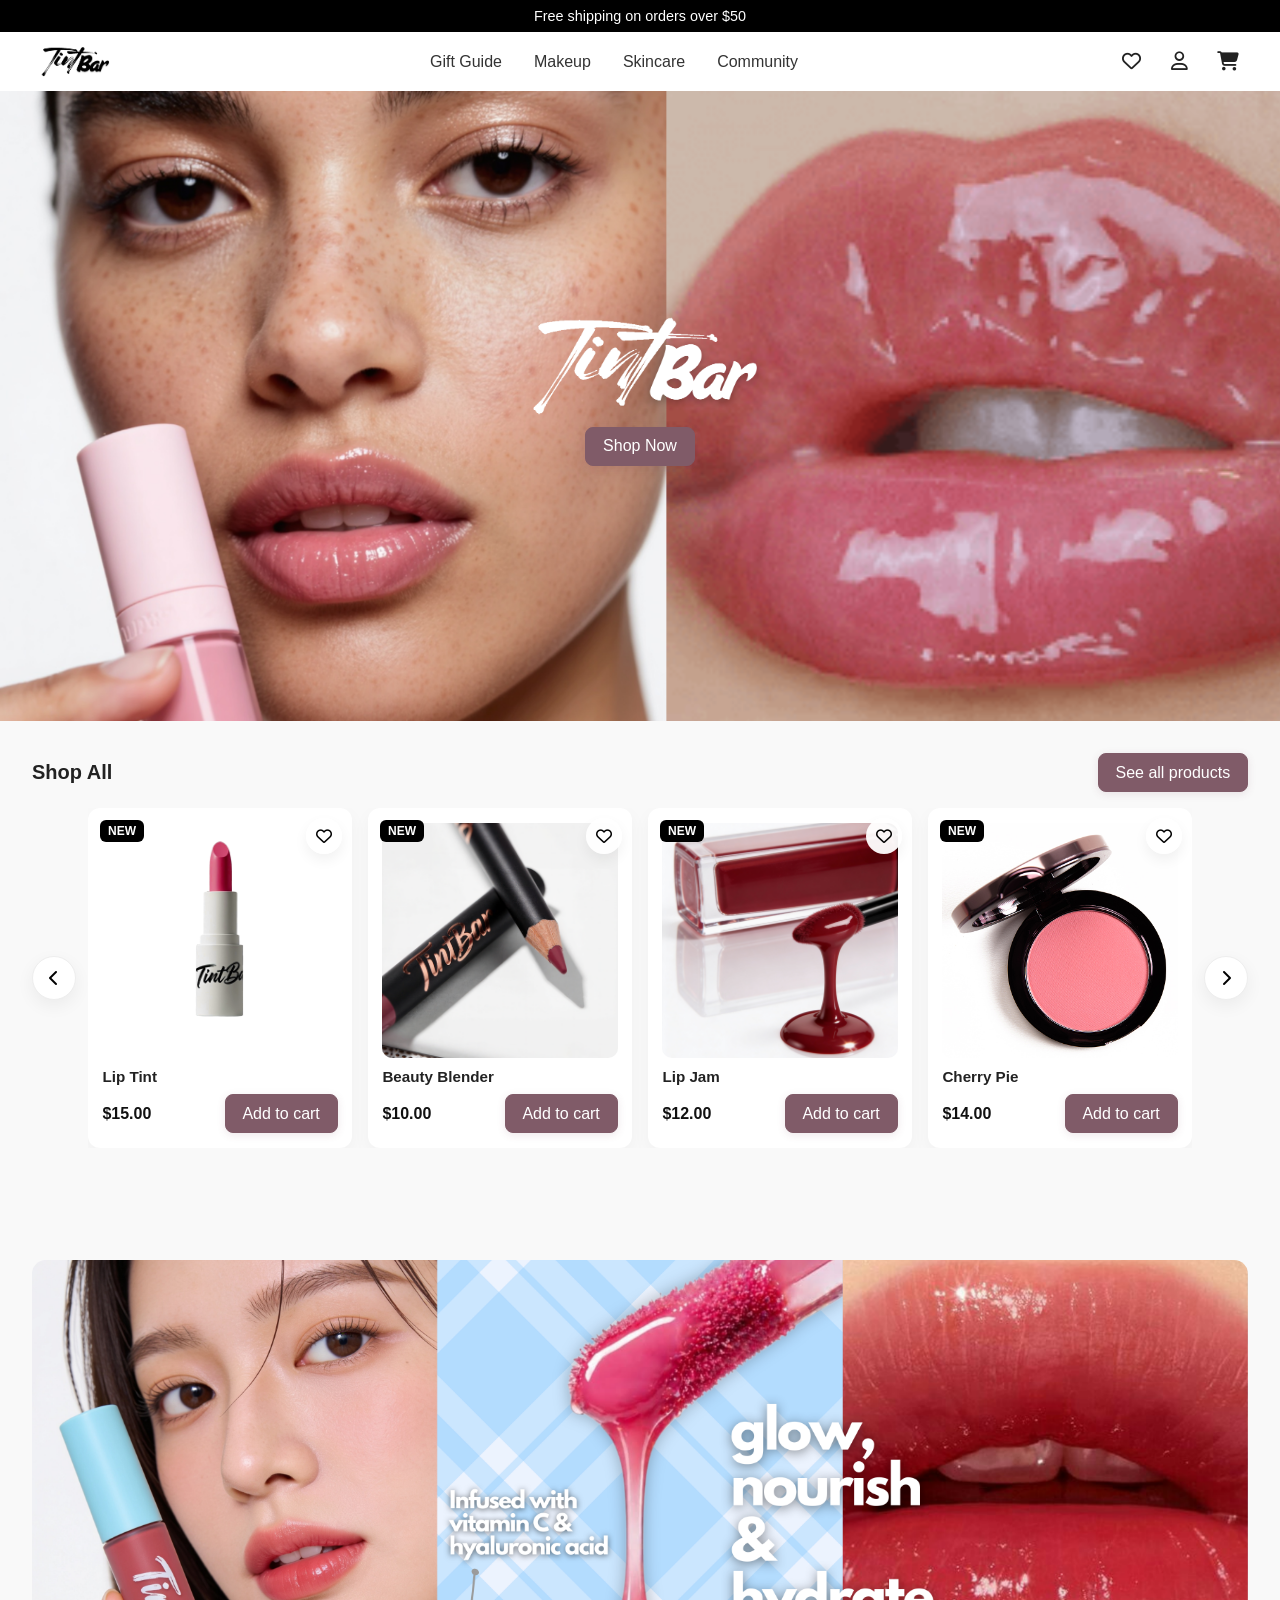
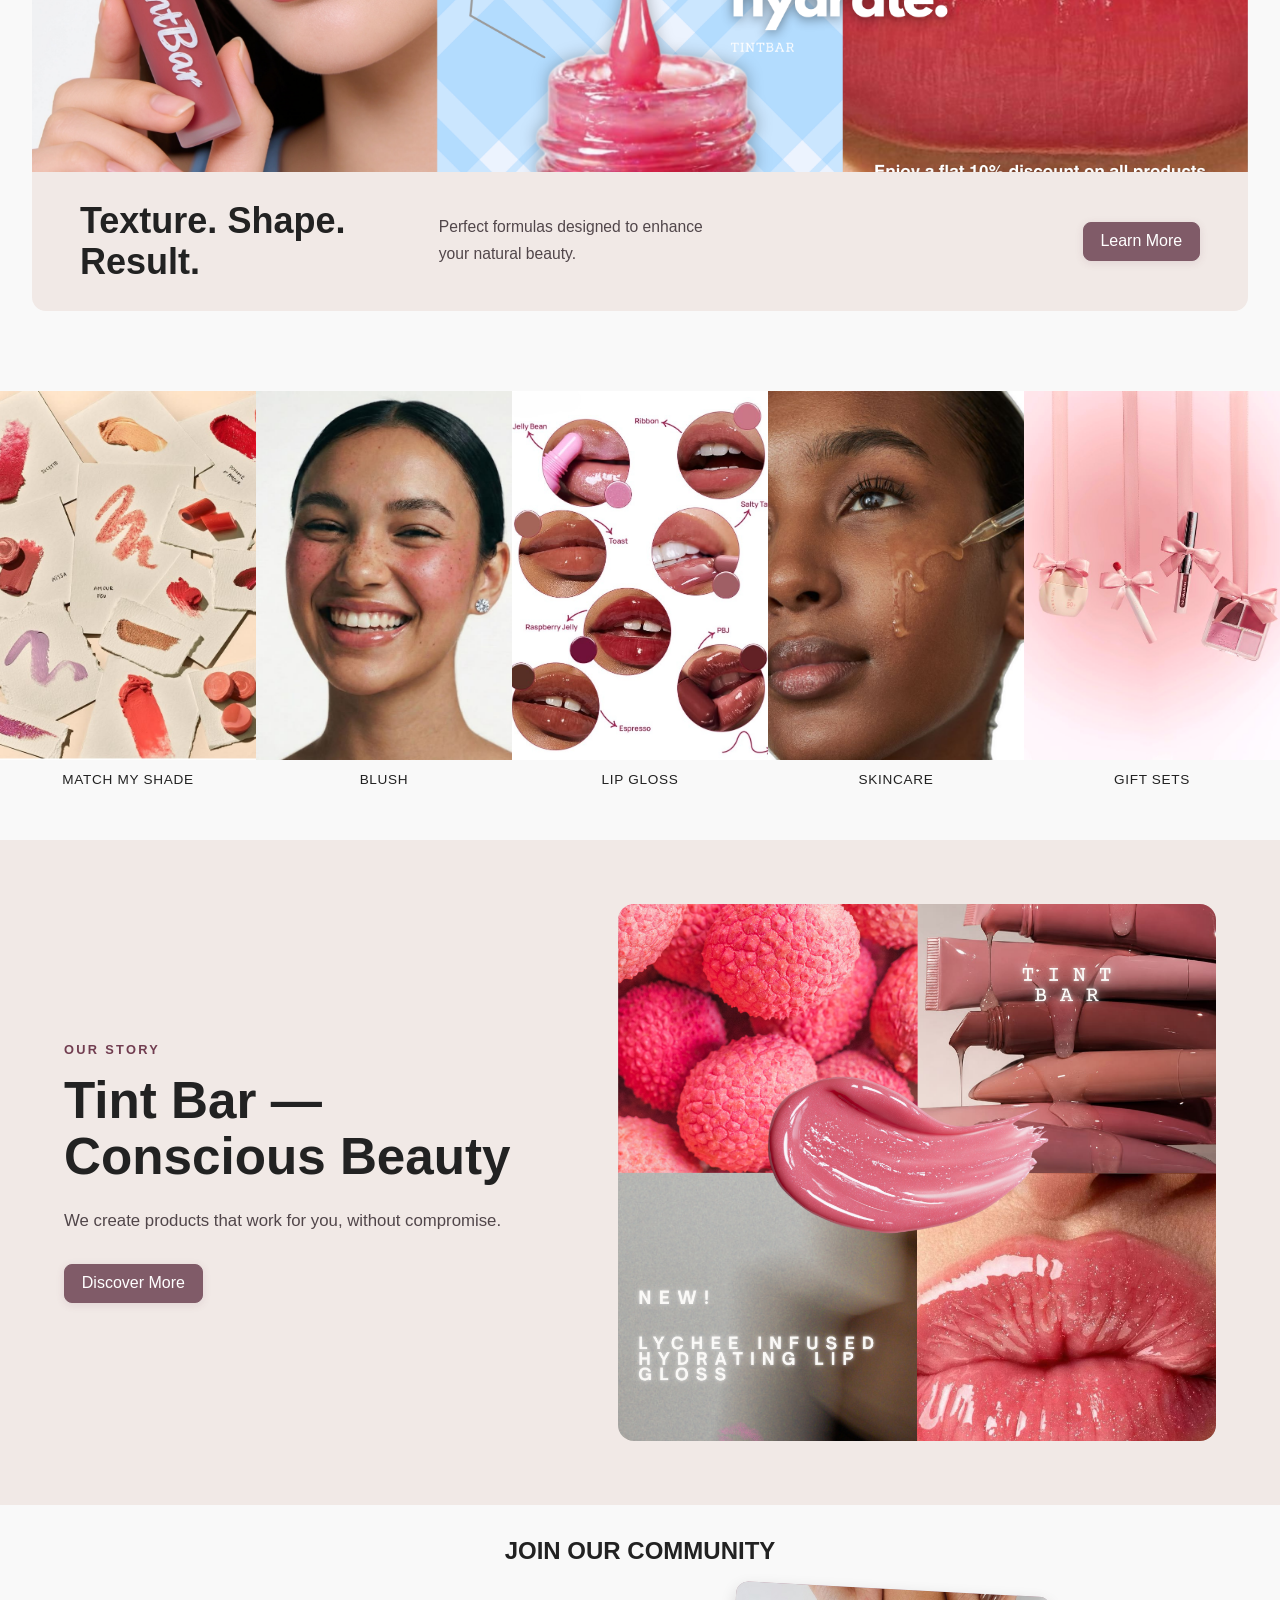
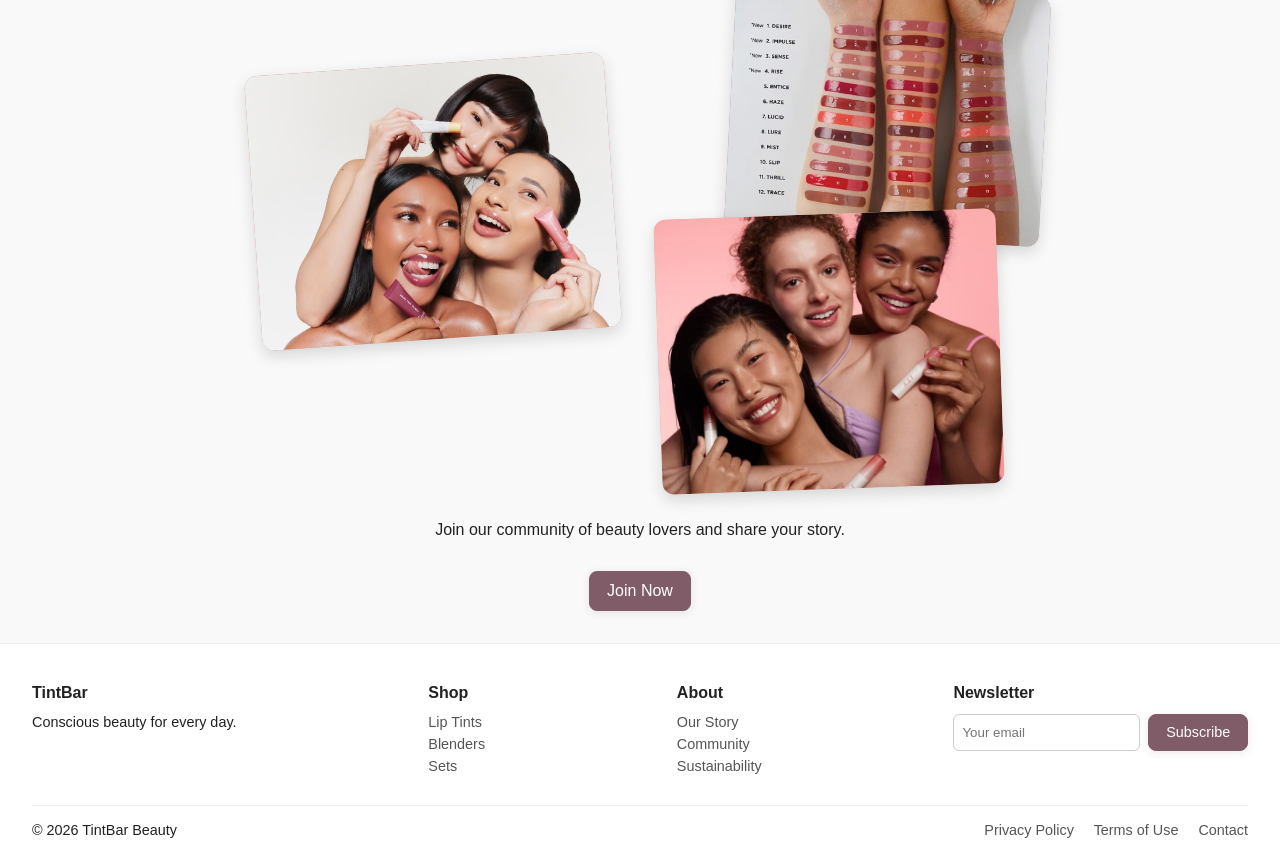
==== index.html @ e1f7414f "modified changes and new images" ====
<!DOCTYPE html>
<html lang="en">
<head>
  <meta charset="UTF-8" />
  <meta name="viewport" content="width=device-width, initial-scale=1.0" />
  <title>Tint Bar</title>
  <link rel="stylesheet" href="style.css" />
  <!-- Font Awesome -->
<link rel="stylesheet" href="https://cdnjs.cloudflare.com/ajax/libs/font-awesome/6.5.0/css/all.min.css" integrity="sha512-..." crossorigin="anonymous" referrerpolicy="no-referrer" />
</head>
<body>
  <div class="free-shipping">
Free shipping on orders over $50</div>
 <header class="header">
  
  <div class="nav-left">
   <a class="logo" href="#" aria-label="Tint Bar home">
     <img src="images/logo.png" alt="Tint Bar">
   </a>
 </div>

  <nav class="nav-center" id="mobile-navigation">
    <ul class="nav-links">
      <li class="nav-item"><a href="#">Gift Guide</a></li>
      <li class="nav-item">
        <a class="dropdown-trigger" href="#" aria-expanded="false" aria-haspopup="true">Makeup</a>
        <div class="dropdown">
          <div class="dropdown-content">
            <ul>
              <li><a href="#">Shop All</a></li>
              <li><a href="#">Bestsellers</a></li>
              <li><a href="#">Face</a></li>
              <li><a href="#">Lip</a></li>
              <li><a href="#">Brow</a></li>
              <li><a href="#">Eye</a></li>
              <li><a href="#">Cheek</a></li>
              <li><a href="#">Save with Sets</a></li>
            </ul>
            <a class="dropdown-image" href="#">
              <img src="images/hover-1.png" alt="Meet your dream brows">
              <span>Meet your dream brows <span aria-hidden="true">→</span></span>
            </a>
          </div>
        </div>
      </li>
      <li class="nav-item">
        <a class="dropdown-trigger" href="#" aria-expanded="false" aria-haspopup="true">Skincare</a>
        <div class="dropdown">
          <div class="dropdown-content">
            <ul>
              <li><a href="#">Moisturizers</a></li>
              <li><a href="#">Cleansers</a></li>
              <li><a href="#">Treatments</a></li>
              <li><a href="#">Sunscreen</a></li>
              <li><a href="#">Save with Sets</a></li>
              <li><a href="#">All Skincare</a></li>
            </ul>
            <a class="dropdown-image" href="#">
              <img src="images/hover-2.png" alt="Explore skincare">
              <span>Find your skincare routine <span aria-hidden="true">→</span></span>
            </a>
          </div>
        </div>
      </li>
      <li class="nav-item"><a href="#">Community</a></li>
    </ul>
  </nav>

 <div class="nav-right">
  <button class="nav-icon favorite" aria-label="Favorites">
    <i class="fa-regular fa-heart" aria-hidden="true"></i>
    <span class="sr-only">Favorites</span>
  </button>

  <a class="nav-icon account" href="/account" aria-label="Account">
    <i class="fa-regular fa-user" aria-hidden="true"></i>
    <span class="sr-only">Account</span>
  </a>

  <a class="nav-icon cart" href="/cart" aria-label="Cart">
    <i class="fa-solid fa-cart-shopping" aria-hidden="true"></i>
    <span class="sr-only">Cart</span>
  </a>

  <button class="nav-icon menu" aria-label="Menu" aria-controls="mobile-navigation" aria-expanded="false">
    <i class="fa-solid fa-bars" aria-hidden="true"></i>
    <span class="sr-only">Menu</span>
  </button>
</div>

</header>



  <section class="hero">
  <img src="images/bann3.png" alt="TellMi Beauty Banner" class="hero-img" />
  <div class="hero-overlay">
    <div class="hero-text">
   <!-- <h1>Discover Your Perfect Shade</h1>--> 
      <button class="banner-button">Shop Now</button>
    </div>
  </div>
</section>


 <section class="products-section">
  <div class="products-header">
    <h2>Shop All</h2>
    <div class="products-actions">
      <button class="see-all" onclick="location.href='/shop'">See all products</button>
    </div>
  </div>

  <div class="products-carousel-wrap">
    <button class="carousel-arrow prev" aria-label="Previous"><i class="fa-solid fa-chevron-left"></i></button>

    <div class="products-carousel" id="productsCarousel">
      <!-- Product 1 (NEW) -->
      <article class="product-card">
        <button class="like-btn" aria-label="Like"><i class="fa-regular fa-heart"></i></button>
        <div class="badge">NEW</div>
        <div class="product-images">
          <img class="product-image-primary" src="images/product-1.png" alt="Product 1">
          <img class="product-image-hover" src="images/hover-1.png" alt="" aria-hidden="true">
        </div>
        <h3 class="product-title">Lip Tint</h3>
        <div class="product-meta">
          <span class="price">$15.00</span>
          <button class="add-cart">Add to cart</button>
        </div>
      </article>

      <!-- Product 2 (NEW) -->
      <article class="product-card">
        <button class="like-btn" aria-label="Like"><i class="fa-regular fa-heart"></i></button>
        <div class="badge">NEW</div>
        <div class="product-images">
          <img class="product-image-primary" src="images/Cosmetic Pencil Close-Up (1).png" alt="Product 2">
          <img class="product-image-hover" src="images/hover-2.png" alt="" aria-hidden="true">
        </div>
        <h3 class="product-title">Beauty Blender</h3>
        <div class="product-meta">
          <span class="price">$10.00</span>
          <button class="add-cart">Add to cart</button>
        </div>
      </article>

      <!-- Product 3 (NEW) -->
      <article class="product-card">
        <button class="like-btn" aria-label="Like"><i class="fa-regular fa-heart"></i></button>
        <div class="badge">NEW</div>
        <div class="product-images">
          <img class="product-image-primary" src="images/Red Lipstick Close-Up.png" alt="Product 3">
          <img class="product-image-hover" src="images/hover-3.png" alt="" aria-hidden="true">
        </div>
        <h3 class="product-title">Lip Jam</h3>
        <div class="product-meta">
          <span class="price">$12.00</span>
          <button class="add-cart">Add to cart</button>
        </div>
      </article>

      <!-- Product 4 (NEW) -->
      <article class="product-card">
        <button class="like-btn" aria-label="Like"><i class="fa-regular fa-heart"></i></button>
        <div class="badge">NEW</div>
        <div class="product-images">
          <img class="product-image-primary" src="images/makeupgeek_xoxo001.jpg" alt="Product 4">
          <img class="product-image-hover" src="images/hover-4.png" alt="" aria-hidden="true">
        </div>
        <h3 class="product-title">Cherry Pie</h3>
        <div class="product-meta">
          <span class="price">$14.00</span>
          <button class="add-cart">Add to cart</button>
        </div>
      </article>

      <!-- Product 5 (NEW) -->
      <article class="product-card">
        <button class="like-btn" aria-label="Like"><i class="fa-regular fa-heart"></i></button>
        <div class="badge">NEW</div>
        <div class="product-images">
          <img class="product-image-primary" src="images/product-5.png" alt="Product 5">
          <img class="product-image-hover" src="images/hover-5.png" alt="" aria-hidden="true">
        </div>
        <h3 class="product-title">Gloss Balm</h3>
        <div class="product-meta">
          <span class="price">$18.00</span>
          <button class="add-cart">Add to cart</button>
        </div>
      </article>

      <!-- Product 6 -->
      <article class="product-card">
        <button class="like-btn" aria-label="Like"><i class="fa-regular fa-heart"></i></button>
        <div class="product-images">
          <img class="product-image-primary" src="images/product-6.png" alt="Product 6">
          <img class="product-image-hover" src="images/hover-6.jpeg" alt="" aria-hidden="true">
        </div>
        <h3 class="product-title">Tint Set</h3>
        <div class="product-meta">
          <span class="price">$28.00</span>
          <button class="add-cart">Add to cart</button>
        </div>
      </article>

      <!-- Product 7 -->
      <article class="product-card">
        <button class="like-btn" aria-label="Like"><i class="fa-regular fa-heart"></i></button>
        <div class="product-images">
          <img class="product-image-primary" src="images/product-7.png" alt="Product 7">
          <img class="product-image-hover" src="images/hover-7.jpeg" alt="" aria-hidden="true">
        </div>
        <h3 class="product-title">Matte Tint</h3>
        <div class="product-meta">
          <span class="price">$16.00</span>
          <button class="add-cart">Add to cart</button>
        </div>
      </article>

      <!-- Product 8 -->
      <article class="product-card">
        <button class="like-btn" aria-label="Like"><i class="fa-regular fa-heart"></i></button>
        <div class="product-images">
          <img class="product-image-primary" src="images/product-8.png" alt="Product 8">
          <img class="product-image-hover" src="images/hover-8.png" alt="" aria-hidden="true">
        </div>
        <h3 class="product-title">Hydra Tint</h3>
        <div class="product-meta">
          <span class="price">$20.00</span>
          <button class="add-cart">Add to cart</button>
        </div>
      </article>
    </div>

    <button class="carousel-arrow next" aria-label="Next"><i class="fa-solid fa-chevron-right"></i></button>
  </div>
</section>

  <section class="feature">
    <div class="feature-img"><img src="images/lip-website Banner (4).png" alt="Model" /></div>
    <div class="feature-text">
      <div class="feature-copy">
        <h2>Texture. Shape. Result.</h2>
        <p>Perfect formulas designed to enhance your natural beauty.</p>
      </div>
      <button>Learn More</button>
    </div>
  </section>

   <section class="categories">
    <div class="category">
      <img src="images/shade-finder.jpeg" alt="Shade Finder">
      <p>Match MY Shade</p>
    </div>
    <div class="category">
      <img src="images/blush.jpeg" alt="Makeup">
      <p>Blush</p>
    </div>
    <div class="category">
      <img src="images/lip (2).jpeg" alt="Lip Gloss">
      <p>LIP GLOSS</p>
    </div>
    <div class="category">
      <img src="images/skincare.jpeg" alt="Skincare">
      <p>SKINCARE</p>
    </div>
    <div class="category">
      <img src="images/giftset.jpeg" alt="Gift Sets">
      <p>GIFT SETS</p>
    </div>
  </section>

  <section class="about">
    <div class="about-text">
      <p class="about-eyebrow">OUR STORY</p>
      <h2>Tint Bar — Conscious Beauty</h2>
      <p>We create products that work for you, without compromise.</p>
      <button>Discover More</button>
    </div>
    <div class="about-img"><img src="images/aboutandnew.png" alt="Lip Gloss" /></div>
  </section>

  <section class="community">
  <h2>JOIN OUR COMMUNITY</h2>

  <div class="community-collage">
    <div class="community-item item-1">
      <img src="images/4d0b5e35d9ea7a4bb5b26d47c7963d52.jpg" alt="Community 1">
    </div>

    <div class="community-item item-2">
      <img src="images/Hourglass-Phantom-Volumizing-Glossy-Balm-shades.jpg" alt="Community 2">
    </div>

    <div class="community-item item-3">
      <img src="images/ec137390ed2765bdc257723934e45e72.jpg" alt="Community 3">
    </div>
  </div>

  <p>Join our community of beauty lovers and share your story.</p>
  <button class="community-btn"> Join Now</button>
  
</section>
  <footer class="footer">
  <div class="footer-top">
    <div class="footer-column">
      <h4>TintBar</h4>
      <p>Conscious beauty for every day.</p>
    </div>

    <div class="footer-column">
      <h4>Shop</h4>
      <a href="#">Lip Tints</a>
      <a href="#">Blenders</a>
      <a href="#">Sets</a>
    </div>

    <div class="footer-column">
      <h4>About</h4>
      <a href="#">Our Story</a>
      <a href="#">Community</a>
      <a href="#">Sustainability</a>
    </div>

    <div class="footer-column">
      <h4>Newsletter</h4>
      <form class="newsletter-form">
        <input type="email" placeholder="Your email">
        <button type="submit">Subscribe</button>
      </form>
    </div>
  </div>

  <div class="footer-bottom">
    <span>© 2026 TintBar Beauty</span>
    <div class="footer-bottom-links">
      <a href="#">Privacy Policy</a>
      <a href="#">Terms of Use</a>
      <a href="#">Contact</a>
    </div>
  </div>
</footer>

<!-- Minimal JS for carousel scrolling and buttons -->
<script>
(function () {
  const carousel = document.getElementById('productsCarousel');
  const btnPrev = document.querySelector('.carousel-arrow.prev');
  const btnNext = document.querySelector('.carousel-arrow.next');

  // Calculate one card scroll amount dynamically
  function cardWidth() {
    const card = carousel.querySelector('.product-card');
    if (!card) return carousel.clientWidth;
    const style = getComputedStyle(carousel);
    const gap = parseFloat(style.gap || 16); // fallback
    return card.getBoundingClientRect().width + gap;
  }

  btnPrev.addEventListener('click', () => {
    carousel.scrollBy({ left: -cardWidth(), behavior: 'smooth' });
  });

  btnNext.addEventListener('click', () => {
    carousel.scrollBy({ left: cardWidth(), behavior: 'smooth' });
  });

  // Mouse drag for desktop
  let isDown = false, startX, scrollLeft;
  carousel.addEventListener('mousedown', (e) => {
    isDown = true;
    carousel.classList.add('dragging');
    startX = e.pageX - carousel.offsetLeft;
    scrollLeft = carousel.scrollLeft;
  });
  carousel.addEventListener('mouseleave', () => { isDown = false; carousel.classList.remove('dragging'); });
  carousel.addEventListener('mouseup', () => { isDown = false; carousel.classList.remove('dragging'); });
  carousel.addEventListener('mousemove', (e) => {
    if (!isDown) return;
    e.preventDefault();
    const x = e.pageX - carousel.offsetLeft;
    const walk = (x - startX) * 1; // scroll speed
    carousel.scrollLeft = scrollLeft - walk;
  });

  // Touch support: native scrolling works; add snap-to-card on touchend
  let touchStartX = 0, touchStartScroll = 0;
  carousel.addEventListener('touchstart', (e) => {
    touchStartX = e.touches[0].clientX;
    touchStartScroll = carousel.scrollLeft;
  });

  carousel.addEventListener('touchend', () => {
    // snap to nearest card
    const cw = cardWidth();
    const index = Math.round(carousel.scrollLeft / cw);
    carousel.scrollTo({ left: index * cw, behavior: 'smooth' });
  });

  // Optional: keyboard navigation
  document.addEventListener('keydown', (e) => {
    if (e.key === 'ArrowRight') btnNext.click();
    if (e.key === 'ArrowLeft') btnPrev.click();
  });
})();

document.addEventListener('DOMContentLoaded', () => {
  const carousel = document.getElementById('productsCarousel');
  const btnPrev = document.querySelector('.carousel-arrow.prev');
  const btnNext = document.querySelector('.carousel-arrow.next');

  const cardWidth = () => {
    const card = carousel.querySelector('.product-card');
    if (!card) return 0;
    const gap = parseFloat(getComputedStyle(carousel).gap || 16); // Fallback for gap
    return card.getBoundingClientRect().width + gap;
  };

  btnPrev.addEventListener('click', () => {
    carousel.scrollBy({ left: -cardWidth(), behavior: 'smooth' });
  });

  btnNext.addEventListener('click', () => {
    carousel.scrollBy({ left: cardWidth(), behavior: 'smooth' });
  });

  // Native touchpad/touch scroll works automatically with overflow-x: auto
  //  this ensures both click and touch work seamlessly
});

</script>
<script>
  const header = document.querySelector('.header');
  const menuButton = header.querySelector('.menu');

  menuButton.addEventListener('click', () => {
    const isExpanded = menuButton.getAttribute('aria-expanded') === 'true';
    menuButton.setAttribute('aria-expanded', String(!isExpanded));
    header.classList.toggle('menu-open', !isExpanded);

    if (isExpanded) {
      dropdownTriggers.forEach((trigger) => {
        trigger.setAttribute('aria-expanded', 'false');
        trigger.closest('.nav-item').classList.remove('dropdown-open');
      });
    }
  });

  const dropdownTriggers = header.querySelectorAll('.dropdown-trigger');

  dropdownTriggers.forEach((trigger) => {
    trigger.addEventListener('click', (event) => {
      event.preventDefault();
      const item = trigger.closest('.nav-item');
      const shouldOpen = !item.classList.contains('dropdown-open');

      dropdownTriggers.forEach((otherTrigger) => {
        otherTrigger.setAttribute('aria-expanded', 'false');
        otherTrigger.closest('.nav-item').classList.remove('dropdown-open');
      });

      if (shouldOpen) {
        trigger.setAttribute('aria-expanded', 'true');
        item.classList.add('dropdown-open');
      }
    });
  });

  document.addEventListener('click', (event) => {
    if (!header.contains(event.target)) {
      dropdownTriggers.forEach((trigger) => {
        trigger.setAttribute('aria-expanded', 'false');
        trigger.closest('.nav-item').classList.remove('dropdown-open');
      });
    }
  });

  header.addEventListener('keydown', (event) => {
    if (event.key === 'Escape') {
      dropdownTriggers.forEach((trigger) => {
        trigger.setAttribute('aria-expanded', 'false');
        trigger.closest('.nav-item').classList.remove('dropdown-open');
      });
    }
  });
</script>

</body>
</html>
---- style.css ----
* {
  box-sizing: border-box;
  margin: 0;
  padding: 0;
}

body {
  font-family: 'Poppins', sans-serif;
  color: #222;
  background-color: #f9f9f9;
}

button {
  font: inherit;
  transition: background-color 180ms ease, border-color 180ms ease, color 180ms ease, box-shadow 180ms ease, transform 180ms ease;
}

button:not(.nav-icon):not(.like-btn):not(.carousel-arrow) {
  padding: 0.6rem 1.05rem;
  border: 1px solid #805b68;
  border-radius: 8px;
  background: #805b68;
  color: #fff;
  font-weight: 500;
  cursor: pointer;
  box-shadow: 0 2px 8px rgba(113, 61, 80, 0.12);
}

button:not(.nav-icon):not(.like-btn):not(.carousel-arrow):hover {
  transform: translateY(-1px);
  border-color: #684654;
  background: #684654;
  box-shadow: 0 4px 10px rgba(84, 43, 59, 0.16);
}

button:focus-visible {
  outline: 2px solid #bd879a;
  outline-offset: 2px;
}

/* Header */
.header {
  display: flex;
  align-items: center;
  justify-content: space-between;
  padding: 0.2rem 2rem;
  background: #fff;
}

.free-shipping {
  background: #000;
  color: #fff;
  padding: 0.5rem;
  text-align: center;
  font-size: 0.9rem;
}

.nav-center {
  display: flex;
  align-items: center;
}

.nav-links {
  display: flex;
  align-items: center;
  gap: 2rem;
  list-style: none;
}

.nav-item {
  position: relative;
}

.nav-center > .nav-links > .nav-item > a {
  position: relative;
  display: block;
  padding: 1rem 0;
  text-decoration: none;
  color: #333;
  font-weight: 500;
}

.nav-center > .nav-links > .nav-item > a::after,
.dropdown-content li a::after,
.footer a::after {
  position: absolute;
  right: 0;
  bottom: 0.25rem;
  left: 0;
  height: 1px;
  background: currentColor;
  content: "";
  transform: scaleX(0);
  transform-origin: left;
  transition: transform 220ms ease;
}

.nav-center > .nav-links > .nav-item > a::after,
.footer a::after {
  transition-duration: 400ms;
}

.nav-center > .nav-links > .nav-item > a:hover::after,
.nav-center > .nav-links > .nav-item > a:focus-visible::after,
.dropdown-content li a:hover::after,
.dropdown-content li a:focus-visible::after,
.footer a:hover::after,
.footer a:focus-visible::after {
  transform: scaleX(1);
}

.dropdown {
  position: absolute;
  z-index: 20;
  top: 100%;
  left: 50%;
  width: min(600px, calc(100vw - 2rem));
  border-top: 1px solid #eee;
  background: #fff;
  box-shadow: 0 8px 24px rgba(0, 0, 0, 0.08);
  opacity: 0;
  visibility: hidden;
  pointer-events: none;
  transform: translate(-50%, 6px);
  transition: opacity 180ms ease, transform 180ms ease;
}

.nav-item:hover > .dropdown,
.nav-item:focus-within > .dropdown,
.nav-item.dropdown-open > .dropdown {
  opacity: 1;
  visibility: visible;
  pointer-events: auto;
  transform: translate(-50%, 0);
}

.dropdown-content {
  display: flex;
  justify-content: space-between;
  gap: 2rem;
  padding: 1.5rem;
}

.dropdown-content ul {
  display: grid;
  grid-template-columns: repeat(2, minmax(100px, 1fr));
  align-content: start;
  gap: 0.15rem 1rem;
  list-style: none;
}

.dropdown-content li a {
  position: relative;
  width: fit-content;
  display: block;
  padding: 0.45rem 0;
  color: #51464a;
  font-size: 0.9rem;
  text-decoration: none;
}

.dropdown-content li a::after {
  bottom: 0.2rem;
}

.dropdown-content li a:hover,
.dropdown-content li a:focus-visible {
  color: #805b68;
}

.dropdown-image {
  flex: 0 0 40%;
  color: #51464a;
  font-size: 0.85rem;
  text-align: center;
  text-decoration: none;
}

.dropdown-image img {
  display: block;
  width: 100%;
  aspect-ratio: 4 / 3;
  margin-bottom: 0.65rem;
  border-radius: 8px;
  object-fit: cover;
}

.dropdown-image span {
  font-weight: 500;
}

.nav-right {
  display: flex;
  gap: 1.5rem;
  font-size: 1.2rem;
}

.logo {
  display: block;
  width: 84px;
  line-height: 0;
}

.logo img {
  display: block;
  width: 100%;
  height: auto;
}

.nav-right { display: flex; gap: 0.5rem; align-items: center; }

.nav-icon {
  width: 40px;
  height: 40px;
  display: inline-grid;
  place-items: center;
  border-radius: 8px;
  background: transparent;
  border: none;
  color: inherit;
  cursor: pointer;
}

.nav-right a.nav-icon { text-decoration: none; }

.nav-icon:hover { background: rgba(0,0,0,0.04); }

.like-btn:hover,
.carousel-arrow:hover {
  transform: translateY(-2px);
  background: #f1e9e6;
  box-shadow: 0 8px 18px rgba(0, 0, 0, 0.12);
}

.nav-right .menu { display: none; }



/* Hero */
.hero {
  position: relative;
  width: 100%;
  height: 70vh;
  overflow: hidden;
}

.hero-img {
  width: 100%;
  height: 100%;
  object-fit: cover;      /* makes the image centered + cropped */
  object-position: center; /* ensures the center of the image stays centered */
  display: block;
}

.hero-overlay {
  position: absolute;
  inset: 0;
  display: flex;
  align-items: center;
  justify-content: center;
}

.hero-text {
  text-align: center;
  color: #fff;
}

.banner-button{
  margin-top: 5rem;
  
}


/* Product section styles */
.products-section {
  padding: 2rem;
  color: #222;
  font-family: 'Poppins', sans-serif;
}

/* Header */
.products-header {
  display: flex;
  align-items: center;
  justify-content: space-between;
  margin-bottom: 1rem;
}

.products-header h2 {
  font-size: 1.25rem;
  margin: 0;
}


/* See all button (only button at top-right) */
/* Carousel wrapper */
.products-carousel-wrap {
  display: flex;
  align-items: center;
  gap: 0.75rem;
  position: relative;
}

/* Arrow buttons */
.carousel-arrow {
  background: #fff;
  border: 1px solid #eee;
  width: 44px;
  height: 44px;
  border-radius: 50%;
  display: grid;
  place-items: center;
  cursor: pointer;
  box-shadow: 0 6px 18px rgba(0,0,0,0.06);
  flex: 0 0 44px;
}

/* Carousel container: show exactly 4 cards per view on desktop */
.products-carousel {
  display: flex;
  gap: 1rem;
  overflow: hidden;
  width: 100%;
  scroll-behavior: smooth;
}

/* Each card width calculated so 4 fit in the visible area (accounting for gaps) */
.product-card {
  flex: 0 0 calc((100% - 3rem) / 4); /* 3rem = 3 gaps of 1rem between 4 cards */
  background: #fff;
  border-radius: 12px;
  padding: 0.9rem;
  box-shadow: 0 6px 18px rgba(0,0,0,0.04);
  position: relative;
  display: flex;
  flex-direction: column;
  gap: 0.6rem;
}

/* Like button top-right */
.like-btn {
  position: absolute;
  top: 10px;
  right: 10px;
  background: rgba(255,255,255,0.95);
  border: none;
  width: 36px;
  height: 36px;
  border-radius: 50%;
  display: grid;
  place-items: center;
  cursor: pointer;
  z-index: 6;
  box-shadow: 0 6px 14px rgba(0,0,0,0.06);
}

/* NEW badge on the left top (black background, white text) */
.badge {
  position: absolute;
  top: 12px;
  left: 12px;
  background: #000;
  color: #fff;
  padding: 0.25rem 0.5rem;
  font-size: 0.75rem;
  border-radius: 6px;
  font-weight: 700;
  z-index: 6;
}

.product-images {
  position: relative;
  width: 100%;
  aspect-ratio: 1 / 1;
  overflow: hidden;
  border-radius: 10px;
}

.product-images img {
  width: 100%;
  height: 100%;
  object-fit: cover;
  display: block;
}

.product-image-hover {
  position: absolute;
  inset: 0;
  opacity: 0;
  transition: opacity 200ms ease;
}

.product-card:hover .product-image-hover {
  opacity: 1;
}

@media (prefers-reduced-motion: reduce) {
  .product-image-hover {
    transition: none;
  }
}

/* Title */
.product-title {
  font-size: 0.95rem;
  margin: 0;
  color: #222;
}

/* Price and add-to-cart row: price left, add-to-cart right */
.product-meta {
  display: flex;
  align-items: center;
  justify-content: space-between;
  margin-top: auto;
  gap: 0.5rem;
}

.price {
  font-weight: 700;
  color: #111;
}

/* Add to cart is a text button on the right */
/* Responsive: show fewer cards on smaller screens */
@media (max-width: 1100px) {
  .product-card { flex: 0 0 calc((100% - 2rem) / 3); } /* 3 per view */
}

@media (max-width: 700px) {
  .product-card { flex: 0 0 calc((100% - 1rem) / 2); } /* 2 per view */
  .carousel-arrow { display: none; } /* rely on swipe */
}

@media (max-width: 420px) {
  .product-card { flex: 0 0 90%; } /* single card view */
}

/* Touch-friendly carousel adjustments */
.products-carousel {
  display: flex;
  gap: 1rem;
  overflow-x: auto;
 -webkit-overflow-scrolling: touch; /* Smooth scrolling on iOS */
  scroll-snap-type: x mandatory;
  scroll-behavior: smooth;
  scrollbar-width: none; /* Hide default scrollbar for Firefox */
}

.products-carousel::-webkit-scrollbar {
  display: none; /* Hide scrollbar for WebKit browsers */
}

/* Ensure the carousel always shows 4 cards on larger screens */
.products-carousel > .product-card {
  flex: 0 0 calc((100% - 3rem) / 4); /* 4 cards, 3 gaps */
  scroll-snap-align: start;
}

/* Adjust for fewer cards on smaller screens */
@media (max-width: 1200px) {
  .products-carousel > .product-card {
    flex: 0 0 calc((100% - 2rem) / 3); /* 3 cards */
  }
}

@media (max-width: 900px) {
  .products-carousel > .product-card {
    flex: 0 0 calc((100% - 1rem) / 2); /* 2 cards */
  }
}

@media (max-width: 600px) {
  .products-carousel > .product-card {
    flex: 0 0 90%; /* 1 card on very small screens */
  }
}




/* Feature & About */
.feature, .about {
  display: flex;
  flex-wrap: wrap;
  align-items: center;
  padding: 2rem;
  gap: 2rem;
}

.feature-img, .about-img {
  flex: 1 1 45%;
}

.feature-text, .about-text {
  flex: 1 1 45%;
}

.feature {
  flex-direction: column;
  align-items: stretch;
  gap: 0;
  padding: 0 2rem;
  margin-top: 5rem;
}

.feature-img {
  flex: none;
  width: 100%;
  overflow: hidden;
  border-radius: 14px 14px 0 0;
}

.feature-img img {
  display: block;
  width: 100%;
  height: clamp(220px, 40vw, 520px);
  object-fit: cover;
}

.feature-text {
  flex: none;
  width: 100%;
  display: flex;
  align-items: center;
  justify-content: space-between;
  gap: 2rem;
  padding: 1.75rem clamp(1.25rem, 4vw, 3rem);
  border-radius: 0 0 14px 14px;
  background: #f1e9e6;
}

.feature-copy {
  display: flex;
  align-items: center;
  gap: clamp(1rem, 3vw, 3rem);
}

.feature-copy h2 {
  max-width: 16ch;
  font-size: clamp(1.5rem, 3vw, 2.25rem);
  line-height: 1.15;
}

.feature-copy p {
  max-width: 34ch;
  color: #51464a;
  font-size: 0.98rem;
  line-height: 1.7;
}

@media (max-width: 700px) {
  .feature-text,
  .feature-copy {
    align-items: flex-start;
    flex-direction: column;
  }

  .feature-text {
    gap: 1.25rem;
    padding: 1.5rem;
  }
}
/* Categories */
.categories {
  display: grid;
  grid-template-columns: repeat(5, 1fr);
  gap: 0;
  width: 100%;
  padding-top: 5rem;
  padding-bottom: 5rem;
}

.category {
  text-align: center;
}

.category img {
  width: 100%;
  height: 100%;
  display: block;
  object-fit: cover;
}

.category p {
  position: relative;
  display: inline-block;
  margin-top: 0.75rem;
  font-size: 0.85rem;
  letter-spacing: 0.05em;
  font-weight: 500;
  text-transform: uppercase;
}

.category p::after {
  position: absolute;
  right: 0;
  bottom: -0.2rem;
  left: 0;
  height: 1px;
  background: currentColor;
  content: "";
  transform: scaleX(0);
  transform-origin: left;
  transition: transform 400ms ease;
}

.category p:hover::after {
  transform: scaleX(1);
}

/* About Section */

.about {
  display: grid;
  grid-template-columns: minmax(0, 0.9fr) minmax(0, 1.1fr);
  align-items: center;
  gap: clamp(1.5rem, 5vw, 4rem);
  padding: clamp(1.5rem, 5vw, 4rem);
  background: #f1e9e6;
}

.about-text {
  max-width: 34rem;
  justify-self: end;
}

.about-eyebrow {
  margin-bottom: 1rem;
  color: #713d50;
  font-size: 0.8rem;
  font-weight: 700;
  letter-spacing: 0.18em;
}

.about-text h2 {
  margin-bottom: 1.25rem;
  font-size: clamp(2rem, 4vw, 3.5rem);
  line-height: 1.1;
}

.about-text > p:not(.about-eyebrow) {
  margin-bottom: 1.75rem;
  color: #51464a;
  font-size: 1.05rem;
  line-height: 1.8;
}

.about-img img {
  width: 100%;
  height: clamp(320px, 42vw, 540px);
  object-fit: cover;
  object-position: center;
  border-radius: 16px;
  display: block;
}

@media (max-width: 760px) {
  .about {
    grid-template-columns: minmax(0, 1fr);
    gap: 1.5rem;
    padding: 1.5rem;
  }

  .about-img {
    order: -1;
  }

  .about-img img {
    height: auto;
    aspect-ratio: 4 / 3;
  }

  .about-text {
    justify-self: stretch;
  }
}

/* Community */
.community {
  text-align: center;
  padding: 2rem;
}

.community-collage {
  position: relative;
  width: min(900px, 90vw);
  height: 500px;
  margin: 1.5rem auto 2rem;
}

/* Base style for all images */
.community-item img {
  position: relative;
  z-index: 1;
  width: 100%;
  height: 100%;
  object-fit: cover;
  border-radius: 12px;
  box-shadow: 0 6px 16px rgba(0, 0, 0, 0.14);
  transition: transform 280ms ease;
}

.community-item {
  isolation: isolate;
  z-index: 1;
}

.community-item::before {
  position: absolute;
  z-index: 0;
  inset: 0;
  border-radius: 12px;
  content: "";
  transform: translateX(0);
  transition: transform 280ms ease;
}

.item-1::before {
  background: #d8a3a3;
}

.item-2::before {
  background: #b99aa9;
}

.item-3::before {
  background: #d6b0a2;
}

.item-1:hover,
.item-1:focus-within {
  z-index: 3;
}

.item-1:hover::before,
.item-1:focus-within::before {
  transform: translate(16px, 16px);
}

.item-1:hover img,
.item-1:focus-within img {
  transform: translate(-8px, -8px);
}

.item-2:hover,
.item-2:focus-within {
  z-index: 3;
}

.item-2:hover::before,
.item-2:focus-within::before {
  transform: translate(-16px, 16px);
}

.item-2:hover img,
.item-2:focus-within img {
  transform: translate(8px, -8px);
}

.item-3:hover,
.item-3:focus-within {
  z-index: 3;
}

.item-3:hover::before,
.item-3:focus-within::before {
  transform: translate(16px, 16px);
}

.item-3:hover img,
.item-3:focus-within img {
  transform: translate(-8px, -8px);
}

@media (prefers-reduced-motion: reduce) {
  .community-item::before,
  .community-item img {
    transition: none;
  }
}

.community-btn {
  margin-top: 2rem;
}

/* Hand‑placed layout */
.item-1 {
  position: absolute;
  width: 40%;
  height: 55%;
  left: 7%;
  top: 15%;
  transform: rotate(-4deg);
}

.item-2 {
  position: absolute;
  width: 35%;
  height: 50%;
  right: 5%;
  top: 0;
  transform: rotate(3deg);
}

.item-3 {
  position: absolute;
  width: 38%;
  height: 55%;
  right: 10%;
  bottom: 0;
  transform: rotate(-2deg);
}

/* Mobile */
@media (max-width: 600px) {
  .community-collage {
    height: 220px;
  }
}

@media (max-width: 700px) {
  .header {
    position: relative;
    min-height: 64px;
    padding: 0.5rem 1rem;
  }

  .nav-left {
    position: absolute;
    left: 50%;
    transform: translateX(-50%);
  }

  .logo {
    width: 78px;
  }

  .nav-center {
    display: none;
  }

  .nav-right {
    width: 100%;
    gap: 0.25rem;
  }

  .nav-right .menu {
    display: inline-grid;
    order: -1;
    margin-right: auto;
  }

  .header.menu-open .nav-center {
    position: absolute;
    z-index: 10;
    top: 100%;
    right: 0;
    left: 0;
    display: flex;
    flex-direction: column;
    gap: 0;
    padding: 0.5rem 1rem;
    background: #fff;
    box-shadow: 0 6px 18px rgba(0, 0, 0, 0.08);
  }

  .header.menu-open .nav-links {
    flex-direction: column;
    align-items: stretch;
    gap: 0;
  }

  .header.menu-open .nav-center > .nav-links > .nav-item > a {
    padding: 0.75rem 0;
  }

  .header.menu-open .dropdown {
    position: static;
    display: none;
    width: 100%;
    border-top: 0;
    box-shadow: none;
    opacity: 1;
    visibility: visible;
    pointer-events: auto;
    transform: none;
    transition: none;
  }

  .header.menu-open .nav-item.dropdown-open > .dropdown {
    display: block;
  }

  .header.menu-open .dropdown-content {
    gap: 1rem;
    padding: 0.25rem 0 1rem;
  }

  .header.menu-open .dropdown-content ul {
    grid-template-columns: 1fr;
    flex: 1 1 auto;
    gap: 0;
  }

  .header.menu-open .dropdown-content li a {
    padding: 0.4rem 0;
  }

  .header.menu-open .dropdown-image {
    flex-basis: 36%;
    align-self: flex-start;
    font-size: 0.75rem;
  }
}



.footer {
  background: #fff;
  padding: 2.5rem 2rem 1.5rem;
  border-top: 1px solid #eee;
  font-size: 0.9rem;
}

.footer-top {
  display: flex;
  flex-wrap: wrap;
  gap: 2rem;
  justify-content: space-between;
  margin-bottom: 1.5rem;
}

.footer-column h4 {
  margin-bottom: 0.75rem;
  font-size: 1rem;
}

.footer-column a {
  position: relative;
  width: fit-content;
  display: block;
  margin-bottom: 0.4rem;
  text-decoration: none;
  color: #555;
}

.footer-column a::after {
  bottom: -0.1rem;
}

.newsletter-form {
  display: flex;
  gap: 0.5rem;
  margin-top: 0.5rem;
}

.newsletter-form input {
  flex: 1;
  padding: 0.5rem;
  border: 1px solid #ccc;
  border-radius: 6px;
}

.newsletter-form button {
  flex: 0 0 auto;
}

.footer-bottom {
  display: flex;
  flex-wrap: wrap;
  justify-content: space-between;
  gap: 1rem;
  border-top: 1px solid #eee;
  padding-top: 1rem;
}

.footer-bottom-links a {
  position: relative;
  margin-left: 1rem;
  text-decoration: none;
  color: #555;
}

.footer-bottom-links a::after {
  bottom: -0.15rem;
}

@media (prefers-reduced-motion: reduce) {
  .nav-center > .nav-links > .nav-item > a::after,
  .dropdown-content li a::after,
  .footer a::after,
  .category p::after {
    transition: none;
  }
}

/* Mobile */
@media (max-width: 768px) {
  .footer-top {
    flex-direction: column;
  }

  .footer-bottom {
    flex-direction: column;
    align-items: flex-start;
  }

  .footer-bottom-links a {
    margin-left: 0;
    margin-right: 1rem;
  }
}
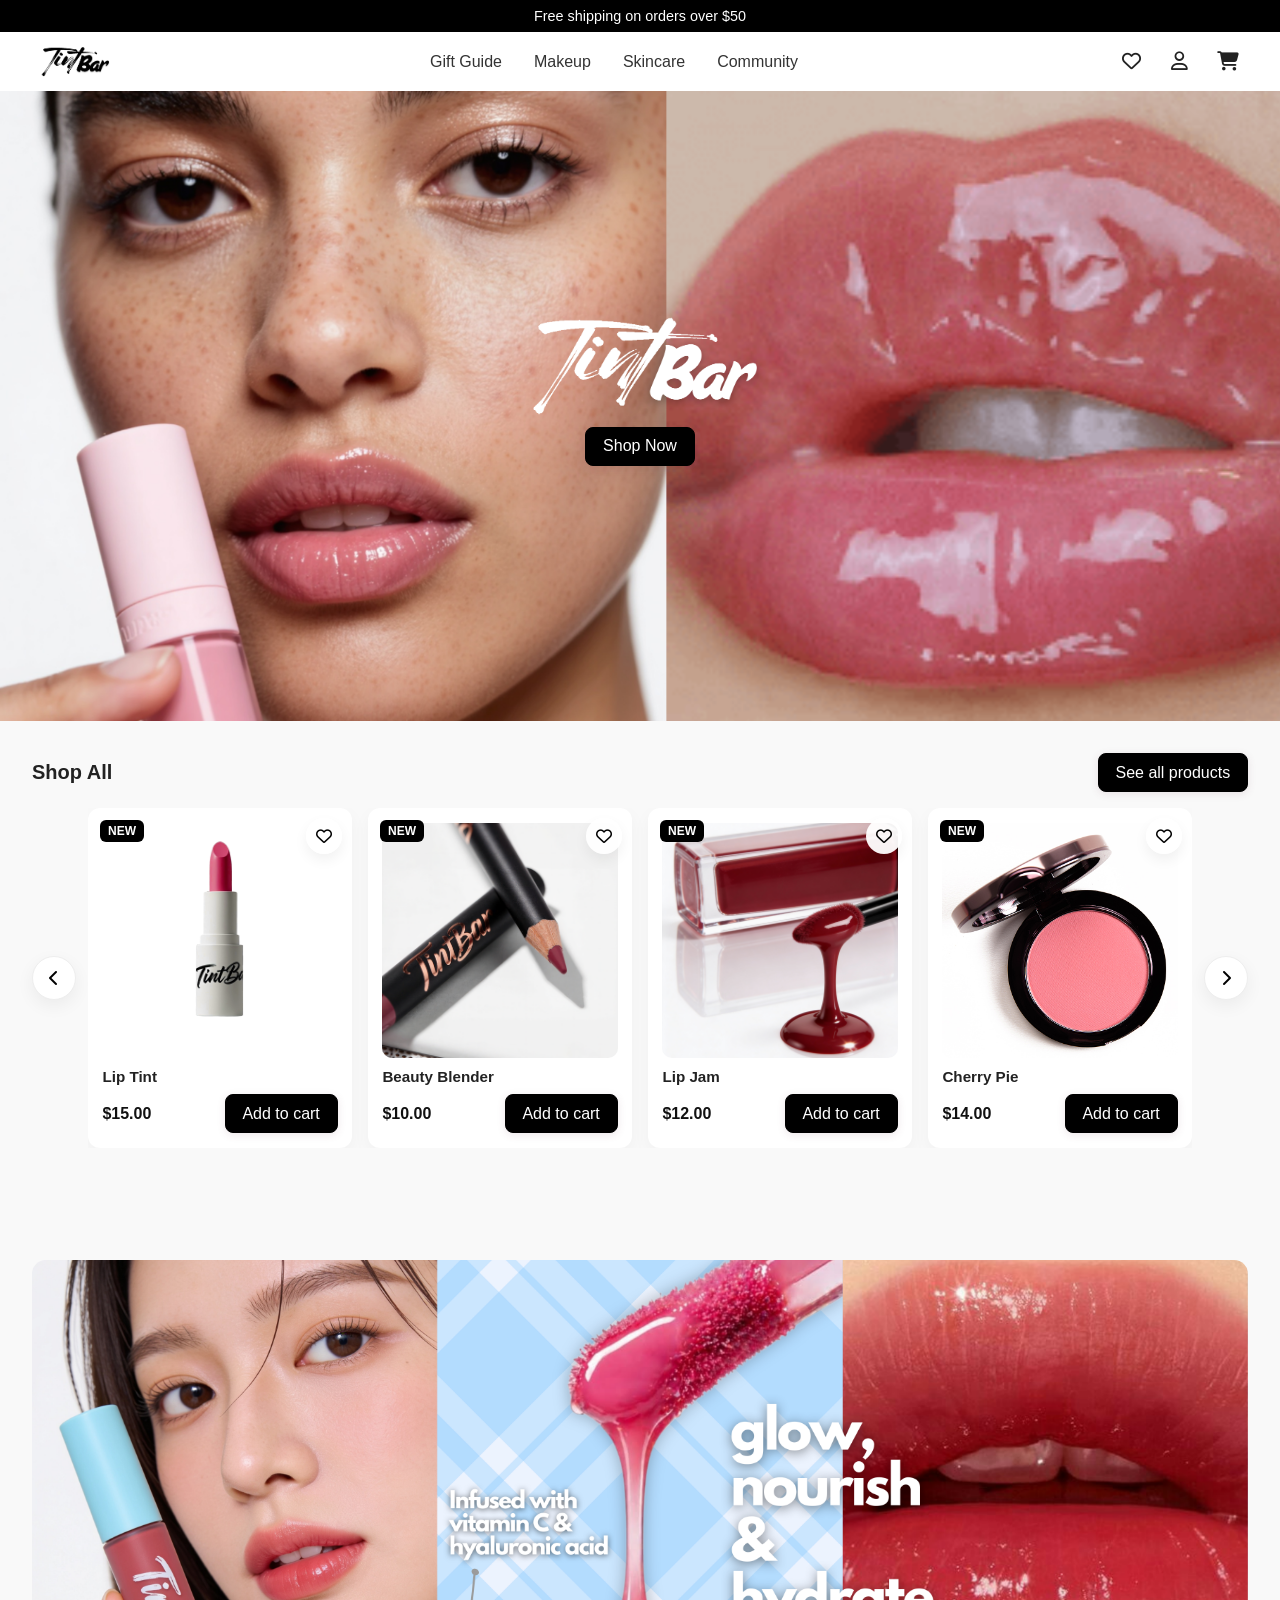
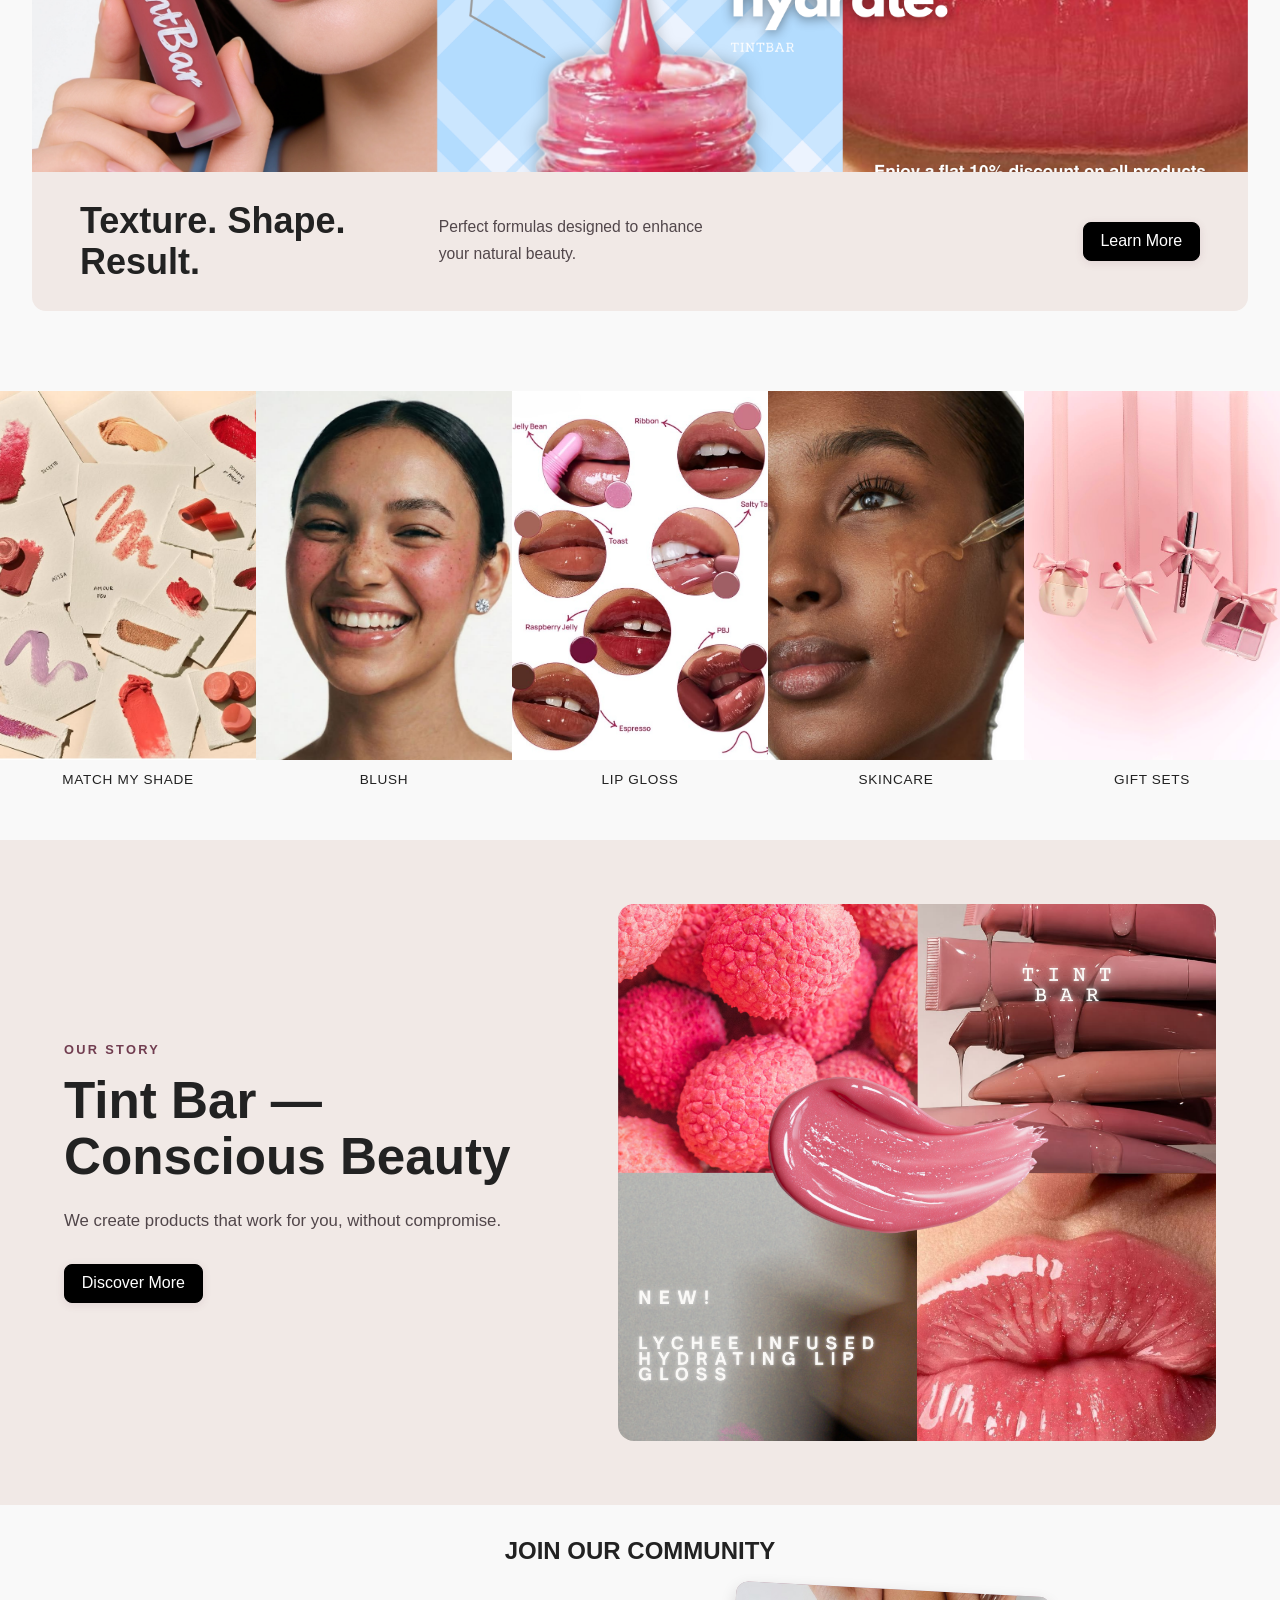
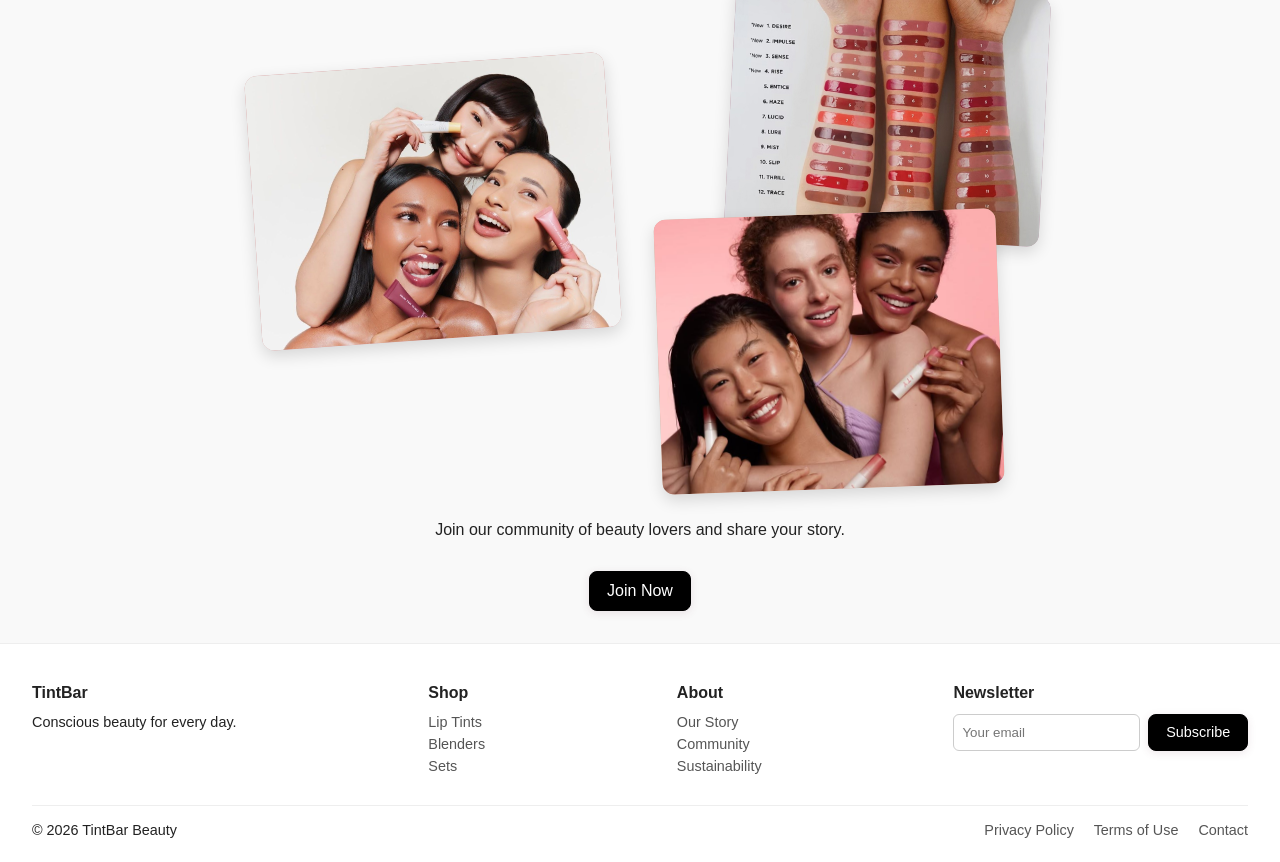
==== commit f03fa795: "made changes to the buttons hover effect and added  interactions the fav and cart icons" ====
--- a/index.html
+++ b/index.html
@@ -67,20 +67,37 @@
   </nav>
 
  <div class="nav-right">
-  <button class="nav-icon favorite" aria-label="Favorites">
-    <i class="fa-regular fa-heart" aria-hidden="true"></i>
-    <span class="sr-only">Favorites</span>
-  </button>
+  <div class="nav-action">
+    <button class="nav-icon favorite" type="button" aria-label="Favorites" aria-controls="favorites-panel" aria-expanded="false">
+      <i class="fa-regular fa-heart" aria-hidden="true"></i>
+      <span class="nav-count" aria-hidden="true" hidden>0</span>
+      <span class="sr-only">Favorites</span>
+    </button>
+    <section class="nav-panel" id="favorites-panel" aria-label="Your favorites" hidden>
+      <h2>Your favorites</h2>
+      <ul class="nav-panel-list favorites-list"></ul>
+      <p class="nav-panel-empty">You haven't saved any favorites yet.</p>
+    </section>
+  </div>
 
   <a class="nav-icon account" href="/account" aria-label="Account">
     <i class="fa-regular fa-user" aria-hidden="true"></i>
     <span class="sr-only">Account</span>
   </a>
 
-  <a class="nav-icon cart" href="/cart" aria-label="Cart">
-    <i class="fa-solid fa-cart-shopping" aria-hidden="true"></i>
-    <span class="sr-only">Cart</span>
-  </a>
+  <div class="nav-action">
+    <button class="nav-icon cart" type="button" aria-label="Cart" aria-controls="cart-panel" aria-expanded="false">
+      <i class="fa-solid fa-cart-shopping" aria-hidden="true"></i>
+      <span class="nav-count" aria-hidden="true" hidden>0</span>
+      <span class="sr-only">Cart</span>
+    </button>
+    <section class="nav-panel" id="cart-panel" aria-label="Your cart" hidden>
+      <h2>Your cart</h2>
+      <ul class="nav-panel-list cart-list"></ul>
+      <p class="nav-panel-empty">Your cart is empty.</p>
+      <p class="cart-subtotal" hidden></p>
+    </section>
+  </div>
 
   <button class="nav-icon menu" aria-label="Menu" aria-controls="mobile-navigation" aria-expanded="false">
     <i class="fa-solid fa-bars" aria-hidden="true"></i>
@@ -89,6 +106,8 @@
 </div>
 
 </header>
+
+<p class="shop-status" role="status" aria-live="polite"></p>
 
 
 
@@ -431,6 +450,229 @@
 
 </script>
 <script>
+(() => {
+  const cards = [...document.querySelectorAll('.product-card')];
+  const products = new Map(cards.map((card) => {
+    const title = card.querySelector('.product-title').textContent.trim();
+    const id = title.toLowerCase().replace(/[^a-z0-9]+/g, '-').replace(/^-|-$/g, '');
+    const price = Number(card.querySelector('.price').textContent.replace(/[^0-9.]/g, ''));
+    const image = card.querySelector('.product-image-primary');
+    return [id, { id, title, price, image: image.getAttribute('src'), imageAlt: image.alt, card }];
+  }));
+  const favoriteButton = document.querySelector('.nav-icon.favorite');
+  const cartButton = document.querySelector('.nav-icon.cart');
+  const favoritesPanel = document.getElementById('favorites-panel');
+  const cartPanel = document.getElementById('cart-panel');
+  const favoritesList = favoritesPanel.querySelector('.favorites-list');
+  const cartList = cartPanel.querySelector('.cart-list');
+  const status = document.querySelector('.shop-status');
+  const favoritesKey = 'tintbar-favorites';
+  const cartKey = 'tintbar-cart';
+
+  function showStorageError() {
+    status.textContent = 'Your changes are active for this visit, but could not be saved on this device.';
+  }
+
+  function load(key, normalize) {
+    try {
+      const saved = localStorage.getItem(key);
+      return saved ? normalize(JSON.parse(saved)) : [];
+    } catch (error) {
+      showStorageError();
+      return [];
+    }
+  }
+
+  let favorites = load(favoritesKey, (value) =>
+    Array.isArray(value) ? value.filter((id) => typeof id === 'string' && products.has(id)) : []
+  );
+  let cart = load(cartKey, (value) =>
+    Array.isArray(value)
+      ? value.filter((item) => item && typeof item.id === 'string' && products.has(item.id) &&
+          Number.isInteger(item.quantity) && item.quantity > 0)
+      : []
+  );
+
+  function save(key, value) {
+    try {
+      localStorage.setItem(key, JSON.stringify(value));
+      status.textContent = '';
+    } catch (error) {
+      showStorageError();
+    }
+  }
+
+  function createButton(label, action, id, className) {
+    const button = document.createElement('button');
+    button.type = 'button';
+    button.textContent = label;
+    button.dataset.action = action;
+    button.dataset.productId = id;
+    button.className = className || 'panel-action';
+    return button;
+  }
+
+  function render() {
+    const cartCount = cart.reduce((total, item) => total + item.quantity, 0);
+    const favoriteCount = favoriteButton.querySelector('.nav-count');
+    const cartCountBadge = cartButton.querySelector('.nav-count');
+
+    favoriteCount.textContent = String(favorites.length);
+    favoriteCount.hidden = favorites.length === 0;
+    cartCountBadge.textContent = String(cartCount);
+    cartCountBadge.hidden = cartCount === 0;
+    favoriteButton.setAttribute('aria-label', `Favorites, ${favorites.length} items`);
+    cartButton.setAttribute('aria-label', `Cart, ${cartCount} items`);
+
+    cards.forEach((card) => {
+      const product = [...products.values()].find((item) => item.card === card);
+      const liked = favorites.includes(product.id);
+      const button = card.querySelector('.like-btn');
+      button.setAttribute('aria-pressed', String(liked));
+      button.setAttribute('aria-label', liked ? `Remove ${product.title} from favorites` : `Add ${product.title} to favorites`);
+      button.querySelector('i').className = liked ? 'fa-solid fa-heart' : 'fa-regular fa-heart';
+      button.classList.toggle('is-liked', liked);
+    });
+
+    favoritesList.replaceChildren();
+    favorites.forEach((id) => {
+      const product = products.get(id);
+      const item = document.createElement('li');
+      const image = document.createElement('img');
+      image.className = 'panel-product-image';
+      image.src = product.image;
+      image.alt = '';
+      image.setAttribute('aria-hidden', 'true');
+      const name = document.createElement('span');
+      name.textContent = product.title;
+      name.className = 'panel-product-name';
+      item.append(image, name, createButton('Remove', 'remove-favorite', id));
+      favoritesList.append(item);
+    });
+    favoritesPanel.querySelector('.nav-panel-empty').hidden = favorites.length > 0;
+
+    cartList.replaceChildren();
+    let subtotal = 0;
+    cart.forEach(({ id, quantity }) => {
+      const product = products.get(id);
+      subtotal += product.price * quantity;
+      const item = document.createElement('li');
+      const image = document.createElement('img');
+      image.className = 'panel-product-image';
+      image.src = product.image;
+      image.alt = '';
+      image.setAttribute('aria-hidden', 'true');
+      const details = document.createElement('span');
+      details.className = 'cart-item-details';
+      details.textContent = `${product.title} · $${product.price.toFixed(2)} × ${quantity}`;
+      const controls = document.createElement('span');
+      controls.className = 'cart-item-controls';
+      controls.append(
+        createButton('−', 'decrease-cart', id, 'quantity-action'),
+        createButton('+', 'increase-cart', id, 'quantity-action'),
+        createButton('Remove', 'remove-cart', id)
+      );
+      item.append(image, details, controls);
+      cartList.append(item);
+    });
+    cartPanel.querySelector('.nav-panel-empty').hidden = cart.length > 0;
+    const subtotalElement = cartPanel.querySelector('.cart-subtotal');
+    subtotalElement.textContent = `Subtotal: $${subtotal.toFixed(2)}`;
+    subtotalElement.hidden = cart.length === 0;
+  }
+
+  function setPanel(button, panel, open) {
+    panel.hidden = !open;
+    button.setAttribute('aria-expanded', String(open));
+  }
+
+  function togglePanel(button, panel, otherButton, otherPanel) {
+    const opening = panel.hidden;
+    setPanel(otherButton, otherPanel, false);
+    setPanel(button, panel, opening);
+  }
+
+  favoriteButton.addEventListener('click', () => togglePanel(favoriteButton, favoritesPanel, cartButton, cartPanel));
+  cartButton.addEventListener('click', () => togglePanel(cartButton, cartPanel, favoriteButton, favoritesPanel));
+
+  cards.forEach((card) => {
+    const product = [...products.values()].find((item) => item.card === card);
+    card.querySelector('.like-btn').addEventListener('click', () => {
+      favorites = favorites.includes(product.id)
+        ? favorites.filter((id) => id !== product.id)
+        : [...favorites, product.id];
+      save(favoritesKey, favorites);
+      status.textContent = `${product.title} ${favorites.includes(product.id) ? 'added to' : 'removed from'} favorites.`;
+      render();
+    });
+    const addCartButton = card.querySelector('.add-cart');
+    const addCartLabel = addCartButton.textContent;
+    let addCartFeedbackTimer;
+    addCartButton.addEventListener('click', () => {
+      const existing = cart.find((item) => item.id === product.id);
+      if (existing) existing.quantity += 1;
+      else cart.push({ id: product.id, quantity: 1 });
+      save(cartKey, cart);
+      status.textContent = `${product.title} added to cart.`;
+      addCartButton.textContent = 'Added ✓';
+      addCartButton.setAttribute('aria-label', `${product.title} added to cart`);
+      addCartButton.classList.add('is-added');
+      clearTimeout(addCartFeedbackTimer);
+      addCartFeedbackTimer = setTimeout(() => {
+        addCartButton.textContent = addCartLabel;
+        addCartButton.setAttribute('aria-label', `Add ${product.title} to cart`);
+        addCartButton.classList.remove('is-added');
+      }, 1800);
+      render();
+    });
+  });
+
+  [favoritesList, cartList].forEach((list) => {
+    list.addEventListener('click', (event) => {
+      const button = event.target.closest('button[data-action]');
+      if (!button) return;
+      const { action, productId } = button.dataset;
+
+      if (action === 'remove-favorite') {
+        favorites = favorites.filter((id) => id !== productId);
+        save(favoritesKey, favorites);
+        status.textContent = `${products.get(productId).title} removed from favorites.`;
+      } else if (action === 'remove-cart') {
+        cart = cart.filter((item) => item.id !== productId);
+        save(cartKey, cart);
+        status.textContent = `${products.get(productId).title} removed from cart.`;
+      } else {
+        const item = cart.find((entry) => entry.id === productId);
+        if (!item) return;
+        if (action === 'increase-cart') item.quantity += 1;
+        if (action === 'decrease-cart') {
+          if (item.quantity === 1) cart = cart.filter((entry) => entry.id !== productId);
+          else item.quantity -= 1;
+        }
+        save(cartKey, cart);
+      }
+      render();
+    });
+  });
+
+  document.addEventListener('click', (event) => {
+    if (!event.target.closest('.nav-action')) {
+      setPanel(favoriteButton, favoritesPanel, false);
+      setPanel(cartButton, cartPanel, false);
+    }
+  });
+
+  document.addEventListener('keydown', (event) => {
+    if (event.key === 'Escape') {
+      setPanel(favoriteButton, favoritesPanel, false);
+      setPanel(cartButton, cartPanel, false);
+    }
+  });
+
+  render();
+})();
+</script>
+<script>
   const header = document.querySelector('.header');
   const menuButton = header.querySelector('.menu');
 
--- a/style.css
+++ b/style.css
@@ -18,9 +18,9 @@
 
 button:not(.nav-icon):not(.like-btn):not(.carousel-arrow) {
   padding: 0.6rem 1.05rem;
-  border: 1px solid #805b68;
+  border: 1px solid #000000;
   border-radius: 8px;
-  background: #805b68;
+  background: #000000;
   color: #fff;
   font-weight: 500;
   cursor: pointer;
@@ -29,9 +29,17 @@
 
 button:not(.nav-icon):not(.like-btn):not(.carousel-arrow):hover {
   transform: translateY(-1px);
-  border-color: #684654;
-  background: #684654;
+  border-color: #d189a7;
+  background: #d189a7;
   box-shadow: 0 4px 10px rgba(84, 43, 59, 0.16);
+}
+
+.add-cart.is-added,
+.add-cart.is-added:hover {
+  border-color: #46775b;
+  background: #46775b;
+  color: #fff;
+  transform: scale(1.03);
 }
 
 button:focus-visible {
@@ -226,6 +234,125 @@
 
 .nav-icon:hover { background: rgba(0,0,0,0.04); }
 
+.nav-action {
+  position: relative;
+}
+
+.nav-count {
+  position: absolute;
+  top: 0;
+  right: 0;
+  min-width: 17px;
+  padding: 0.1rem 0.25rem;
+  border-radius: 999px;
+  background: #9b435f;
+  color: #fff;
+  font-size: 0.65rem;
+  font-weight: 600;
+  line-height: 1.2;
+  text-align: center;
+}
+
+.nav-panel {
+  position: absolute;
+  z-index: 30;
+  top: calc(100% + 0.5rem);
+  right: 0;
+  width: min(340px, calc(100vw - 2rem));
+  max-height: min(70vh, 480px);
+  overflow-y: auto;
+  padding: 1rem;
+  border: 1px solid #eee;
+  border-radius: 10px;
+  background: #fff;
+  box-shadow: 0 8px 24px rgba(0, 0, 0, 0.12);
+}
+
+.nav-panel[hidden] {
+  display: none;
+}
+
+.nav-panel h2 {
+  margin-bottom: 0.75rem;
+  font-size: 1rem;
+}
+
+.nav-panel-list {
+  display: grid;
+  gap: 0.75rem;
+  list-style: none;
+}
+
+.nav-panel-list li {
+  display: flex;
+  align-items: center;
+  justify-content: space-between;
+  gap: 0.75rem;
+  padding-bottom: 0.65rem;
+  border-bottom: 1px solid #eee;
+  font-size: 0.85rem;
+}
+
+.panel-product-image {
+  width: 48px;
+  height: 48px;
+  flex: 0 0 48px;
+  border-radius: 6px;
+  object-fit: cover;
+}
+
+.panel-product-name {
+  flex: 1;
+}
+
+.nav-panel-empty {
+  color: #665b5e;
+  font-size: 0.85rem;
+}
+
+.panel-action {
+  flex: 0 0 auto;
+  padding: 0.35rem 0.55rem !important;
+  font-size: 0.75rem;
+}
+
+.cart-item-details {
+  line-height: 1.5;
+}
+
+.cart-item-controls {
+  display: flex;
+  flex: 0 0 auto;
+  align-items: center;
+  gap: 0.25rem;
+}
+
+.quantity-action {
+  min-width: 28px;
+  padding: 0.3rem !important;
+}
+
+.cart-subtotal {
+  margin-top: 0.8rem;
+  font-size: 0.9rem;
+  font-weight: 600;
+  text-align: right;
+}
+
+.like-btn.is-liked {
+  color: #a33f61;
+}
+
+.shop-status:empty {
+  display: none;
+}
+
+.shop-status {
+  padding: 0.5rem 2rem;
+  color: #805b68;
+  font-size: 0.85rem;
+}
+
 .like-btn:hover,
 .carousel-arrow:hover {
   transform: translateY(-2px);
